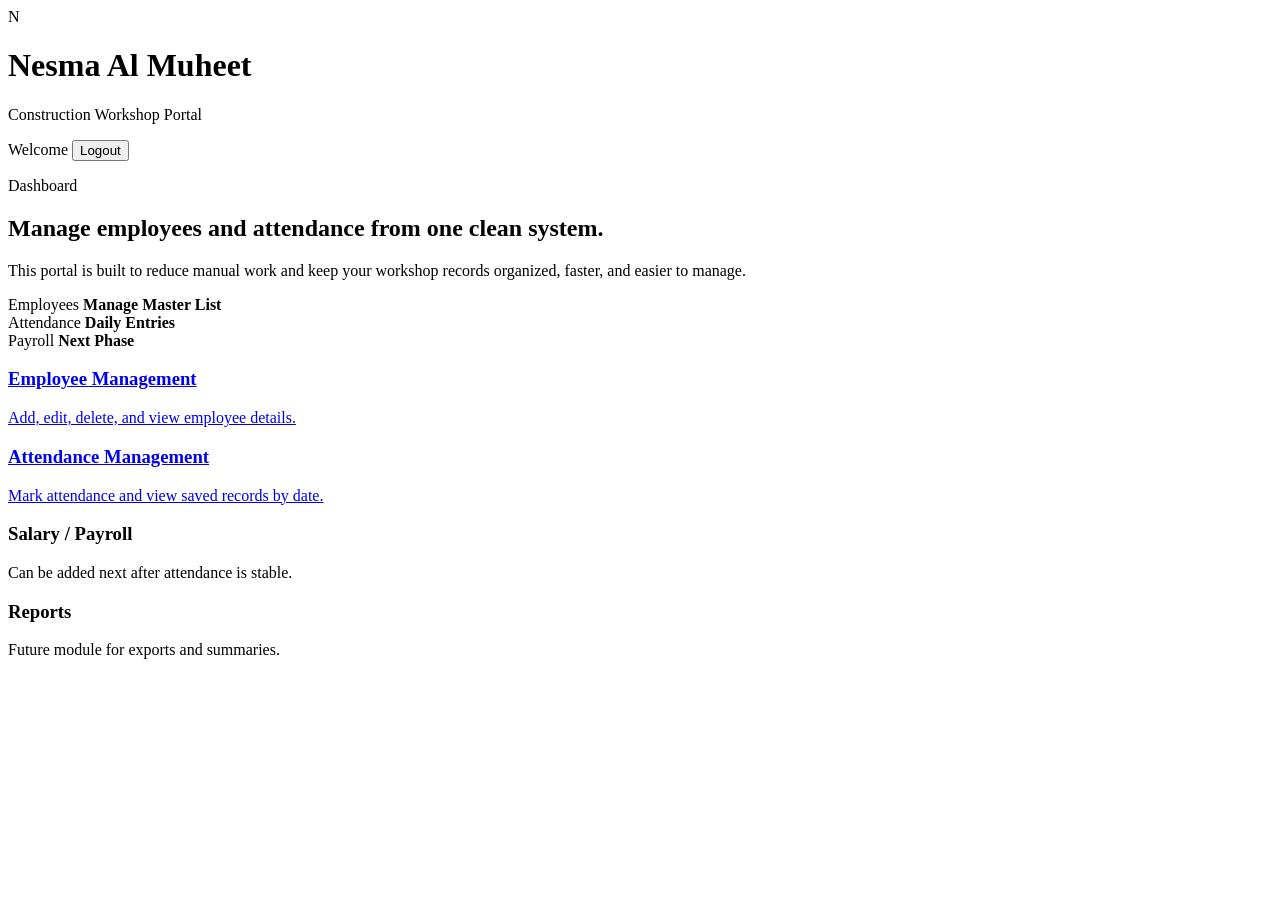
==== index.html @ a85c6d37 "Create index.html" ====
<!DOCTYPE html>
<html lang="en">
<head>
  <meta charset="UTF-8" />
  <meta name="viewport" content="width=device-width, initial-scale=1.0, viewport-fit=cover" />
  <title>Nesma Al Muheet | Dashboard</title>
  <link rel="stylesheet" href="index.css" />
</head>
<body>
  <div class="page">
    <header class="topbar">
      <div class="brand">
        <div class="brand-mark">N</div>
        <div>
          <h1>Nesma Al Muheet</h1>
          <p>Construction Workshop Portal</p>
        </div>
      </div>

      <div class="top-actions">
        <span id="userLabel" class="user-label">Welcome</span>
        <button id="logoutBtn" class="logout-btn" type="button">Logout</button>
      </div>
    </header>

    <main>
      <section class="hero card">
        <div class="hero-copy">
          <p class="eyebrow">Dashboard</p>
          <h2>Manage employees and attendance from one clean system.</h2>
          <p class="hero-text">
            This portal is built to reduce manual work and keep your workshop records organized, faster, and easier to manage.
          </p>
        </div>

        <div class="hero-stats">
          <div class="stat-box">
            <span>Employees</span>
            <strong>Manage Master List</strong>
          </div>
          <div class="stat-box">
            <span>Attendance</span>
            <strong>Daily Entries</strong>
          </div>
          <div class="stat-box">
            <span>Payroll</span>
            <strong>Next Phase</strong>
          </div>
        </div>
      </section>

      <section class="grid">
        <a class="feature-card" href="employees.html">
          <h3>Employee Management</h3>
          <p>Add, edit, delete, and view employee details.</p>
        </a>

        <a class="feature-card" href="attendance.html">
          <h3>Attendance Management</h3>
          <p>Mark attendance and view saved records by date.</p>
        </a>

        <div class="feature-card disabled">
          <h3>Salary / Payroll</h3>
          <p>Can be added next after attendance is stable.</p>
        </div>

        <div class="feature-card disabled">
          <h3>Reports</h3>
          <p>Future module for exports and summaries.</p>
        </div>
      </section>
    </main>
  </div>

  <script src="index.js"></script>
</body>
</html>
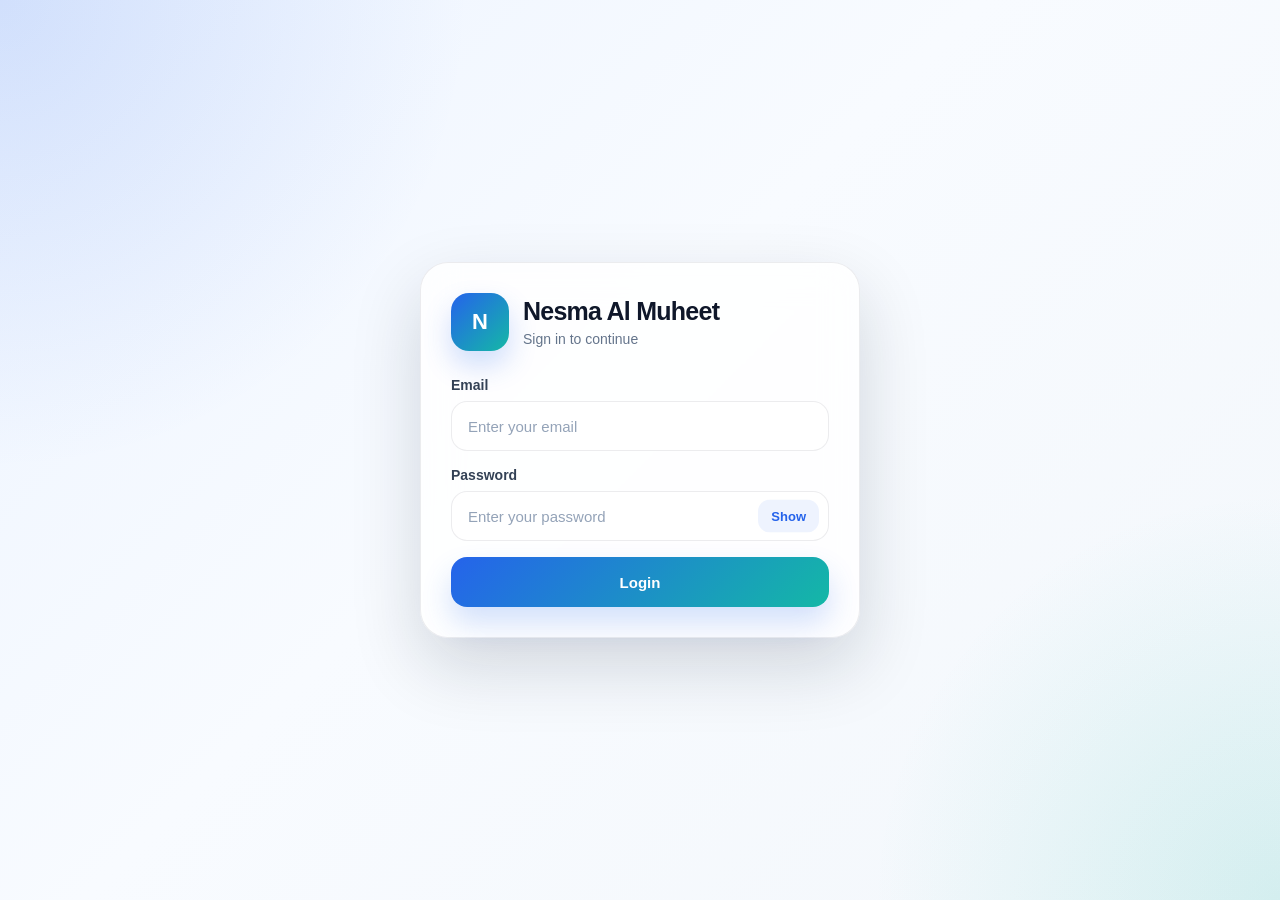
==== commit dc02879c: "Update index.html" ====
--- a/index.html
+++ b/index.html
@@ -24,48 +24,37 @@
     </header>
 
     <main>
-      <section class="hero card">
-        <div class="hero-copy">
+      <section class="section-head card">
+        <div>
           <p class="eyebrow">Dashboard</p>
           <h2>Manage employees and attendance from one clean system.</h2>
-          <p class="hero-text">
+          <p class="section-text">
             This portal is built to reduce manual work and keep your workshop records organized, faster, and easier to manage.
           </p>
-        </div>
-
-        <div class="hero-stats">
-          <div class="stat-box">
-            <span>Employees</span>
-            <strong>Manage Master List</strong>
-          </div>
-          <div class="stat-box">
-            <span>Attendance</span>
-            <strong>Daily Entries</strong>
-          </div>
-          <div class="stat-box">
-            <span>Payroll</span>
-            <strong>Next Phase</strong>
-          </div>
         </div>
       </section>
 
       <section class="grid">
         <a class="feature-card" href="employees.html">
+          <div class="feature-icon">👥</div>
           <h3>Employee Management</h3>
           <p>Add, edit, delete, and view employee details.</p>
         </a>
 
         <a class="feature-card" href="attendance.html">
+          <div class="feature-icon">📋</div>
           <h3>Attendance Management</h3>
           <p>Mark attendance and view saved records by date.</p>
         </a>
 
         <div class="feature-card disabled">
+          <div class="feature-icon">💰</div>
           <h3>Salary / Payroll</h3>
           <p>Can be added next after attendance is stable.</p>
         </div>
 
         <div class="feature-card disabled">
+          <div class="feature-icon">📊</div>
           <h3>Reports</h3>
           <p>Future module for exports and summaries.</p>
         </div>
--- a/index.css
+++ b/index.css
@@ -0,0 +1,294 @@
+:root {
+  --bg: #eef4fb;
+  --surface: rgba(255, 255, 255, 0.84);
+  --surface-soft: rgba(255, 255, 255, 0.68);
+  --border: rgba(15, 23, 42, 0.08);
+  --text: #0f172a;
+  --muted: #64748b;
+  --primary: #2563eb;
+  --primary-2: #14b8a6;
+  --shadow: 0 16px 40px rgba(15, 23, 42, 0.10);
+  --shadow-strong: 0 24px 60px rgba(15, 23, 42, 0.14);
+  --radius-xl: 28px;
+  --radius-lg: 22px;
+  --radius-md: 16px;
+}
+
+* {
+  box-sizing: border-box;
+  margin: 0;
+  padding: 0;
+  -webkit-tap-highlight-color: transparent;
+  font-family: "Inter", "Segoe UI", Arial, Helvetica, sans-serif;
+}
+
+html,
+body {
+  width: 100%;
+  min-height: 100%;
+}
+
+body {
+  min-height: 100vh;
+  background:
+    radial-gradient(circle at top left, rgba(37, 99, 235, 0.14), transparent 30%),
+    radial-gradient(circle at bottom right, rgba(20, 184, 166, 0.14), transparent 26%),
+    linear-gradient(135deg, #edf4ff 0%, #f8fbff 45%, #f3f7fb 100%);
+  color: var(--text);
+  padding: 18px;
+  overflow-x: hidden;
+}
+
+.page {
+  width: 100%;
+  max-width: 1400px;
+  margin: 0 auto;
+}
+
+.card {
+  background: var(--surface);
+  border: 1px solid var(--border);
+  border-radius: var(--radius-xl);
+  box-shadow: var(--shadow-strong);
+  backdrop-filter: blur(18px);
+  -webkit-backdrop-filter: blur(18px);
+}
+
+.topbar {
+  display: flex;
+  justify-content: space-between;
+  gap: 16px;
+  align-items: center;
+  margin-bottom: 18px;
+  padding: 18px 20px;
+  border-radius: 24px;
+  background: var(--surface);
+  border: 1px solid var(--border);
+  box-shadow: var(--shadow);
+  backdrop-filter: blur(18px);
+}
+
+.brand {
+  display: flex;
+  gap: 14px;
+  align-items: center;
+  min-width: 0;
+}
+
+.brand-mark {
+  width: 56px;
+  height: 56px;
+  border-radius: 18px;
+  display: grid;
+  place-items: center;
+  background: linear-gradient(135deg, var(--primary), var(--primary-2));
+  color: #fff;
+  font-size: 22px;
+  font-weight: 800;
+  box-shadow: 0 14px 28px rgba(37, 99, 235, 0.22);
+  flex: 0 0 auto;
+}
+
+.brand h1 {
+  font-size: 26px;
+  color: var(--text);
+  line-height: 1.2;
+  letter-spacing: -0.03em;
+}
+
+.brand p {
+  margin-top: 4px;
+  font-size: 14px;
+  color: var(--muted);
+}
+
+.top-actions {
+  display: flex;
+  align-items: center;
+  gap: 12px;
+  flex-wrap: wrap;
+  justify-content: flex-end;
+}
+
+.user-label {
+  padding: 10px 14px;
+  border-radius: 14px;
+  background: rgba(37, 99, 235, 0.08);
+  color: #1e3a8a;
+  font-size: 14px;
+  font-weight: 600;
+  max-width: 100%;
+  overflow: hidden;
+  text-overflow: ellipsis;
+  white-space: nowrap;
+}
+
+.logout-btn {
+  border: none;
+  border-radius: 14px;
+  padding: 10px 16px;
+  background: linear-gradient(135deg, #ef4444, #f97316);
+  color: #fff;
+  font-weight: 800;
+  cursor: pointer;
+  box-shadow: 0 12px 24px rgba(239, 68, 68, 0.18);
+  transition: transform 0.2s ease, box-shadow 0.2s ease;
+  min-height: 44px;
+}
+
+.logout-btn:hover {
+  transform: translateY(-1px);
+  box-shadow: 0 14px 28px rgba(239, 68, 68, 0.22);
+}
+
+.section-head {
+  padding: 22px;
+  margin-bottom: 18px;
+}
+
+.eyebrow {
+  display: inline-block;
+  margin-bottom: 10px;
+  padding: 7px 12px;
+  border-radius: 999px;
+  background: rgba(37, 99, 235, 0.10);
+  color: #1d4ed8;
+  font-size: 13px;
+  font-weight: 800;
+}
+
+.section-head h2 {
+  font-size: 34px;
+  line-height: 1.15;
+  color: var(--text);
+  margin-bottom: 12px;
+  letter-spacing: -0.04em;
+}
+
+.section-text {
+  color: var(--muted);
+  line-height: 1.75;
+  font-size: 15px;
+  max-width: 780px;
+}
+
+.grid {
+  display: grid;
+  grid-template-columns: repeat(2, minmax(0, 1fr));
+  gap: 18px;
+}
+
+.feature-card {
+  display: flex;
+  flex-direction: column;
+  gap: 10px;
+  text-decoration: none;
+  color: inherit;
+  padding: 24px;
+  border-radius: var(--radius-xl);
+  background: var(--surface);
+  border: 1px solid var(--border);
+  box-shadow: var(--shadow);
+  transition: transform 0.22s ease, box-shadow 0.22s ease, border-color 0.22s ease;
+  min-height: 168px;
+}
+
+.feature-card:hover {
+  transform: translateY(-3px);
+  border-color: rgba(37, 99, 235, 0.22);
+  box-shadow: 0 20px 50px rgba(15, 23, 42, 0.12);
+}
+
+.feature-icon {
+  width: 52px;
+  height: 52px;
+  border-radius: 16px;
+  display: grid;
+  place-items: center;
+  background: rgba(37, 99, 235, 0.10);
+  font-size: 24px;
+}
+
+.feature-card h3 {
+  color: var(--text);
+  font-size: 20px;
+}
+
+.feature-card p {
+  color: var(--muted);
+  line-height: 1.65;
+  font-size: 14px;
+}
+
+.feature-card.disabled {
+  opacity: 0.72;
+  cursor: not-allowed;
+}
+
+.feature-card.disabled:hover {
+  transform: none;
+  border-color: var(--border);
+  box-shadow: var(--shadow);
+}
+
+@media (max-width: 900px) {
+  .grid {
+    grid-template-columns: 1fr;
+  }
+}
+
+@media (max-width: 640px) {
+  body {
+    padding: 12px;
+  }
+
+  .topbar {
+    flex-direction: column;
+    align-items: flex-start;
+    padding: 16px;
+  }
+
+  .top-actions {
+    width: 100%;
+    justify-content: stretch;
+  }
+
+  .user-label,
+  .logout-btn {
+    width: 100%;
+  }
+
+  .brand h1 {
+    font-size: 22px;
+  }
+
+  .section-head {
+    padding: 18px;
+  }
+
+  .section-head h2 {
+    font-size: 26px;
+  }
+
+  .feature-card {
+    padding: 18px;
+    min-height: auto;
+  }
+}
+
+@media (max-width: 400px) {
+  .brand-mark {
+    width: 50px;
+    height: 50px;
+    border-radius: 16px;
+    font-size: 20px;
+  }
+
+  .section-head h2 {
+    font-size: 24px;
+  }
+
+  .feature-card h3 {
+    font-size: 18px;
+  }
+}
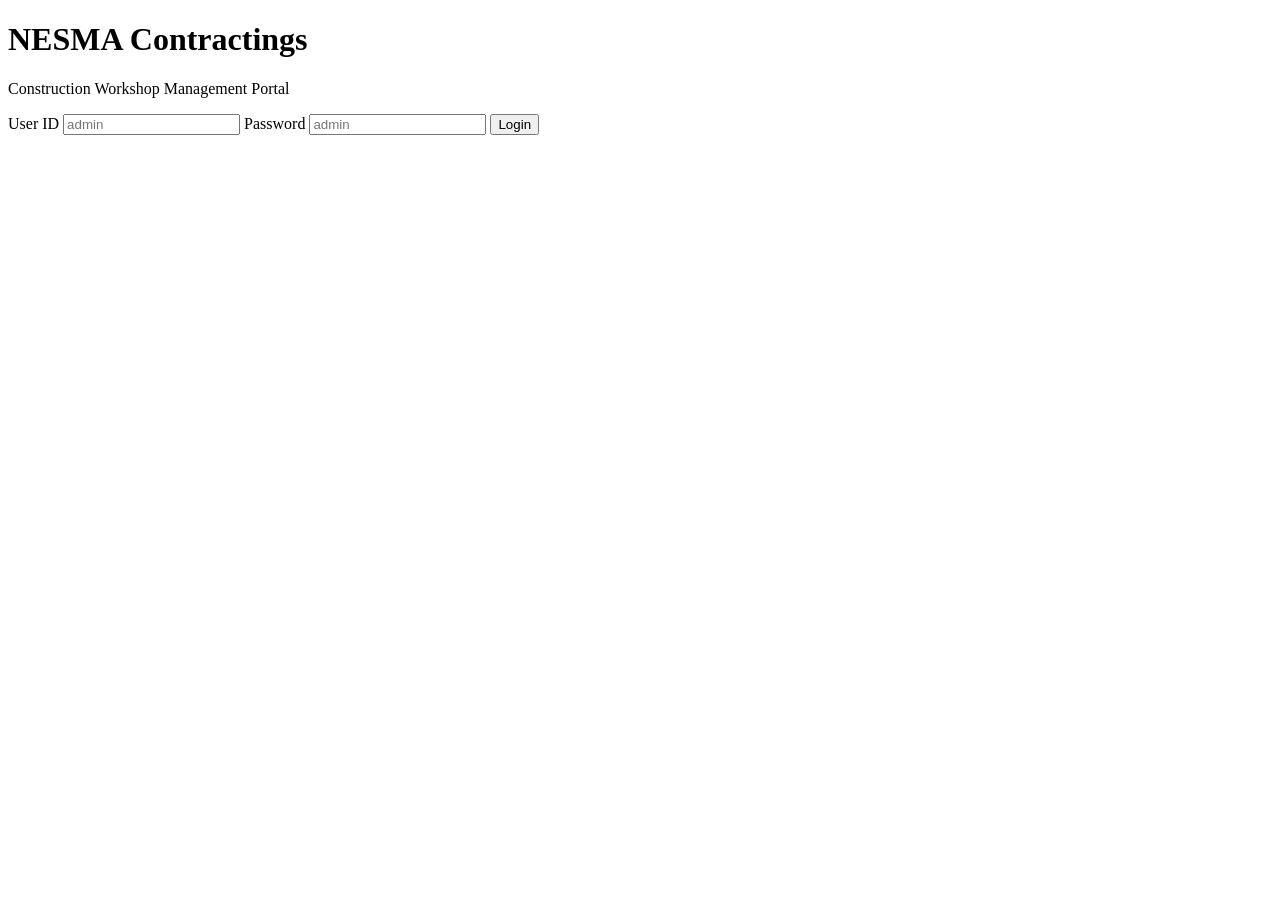
==== commit 3d525df4: "Update index.html" ====
--- a/index.html
+++ b/index.html
@@ -1,67 +1,31 @@
 <!DOCTYPE html>
 <html lang="en">
+
 <head>
-  <meta charset="UTF-8" />
-  <meta name="viewport" content="width=device-width, initial-scale=1.0, viewport-fit=cover" />
-  <title>Nesma Al Muheet | Dashboard</title>
-  <link rel="stylesheet" href="index.css" />
+    <meta charset="UTF-8" />
+    <meta name="viewport" content="width=device-width, initial-scale=1.0" />
+    <title>NESMA Contractings | Login</title>
+    <link rel="stylesheet" href="styles.css" />
 </head>
-<body>
-  <div class="page">
-    <header class="topbar">
-      <div class="brand">
-        <div class="brand-mark">N</div>
-        <div>
-          <h1>Nesma Al Muheet</h1>
-          <p>Construction Workshop Portal</p>
-        </div>
-      </div>
 
-      <div class="top-actions">
-        <span id="userLabel" class="user-label">Welcome</span>
-        <button id="logoutBtn" class="logout-btn" type="button">Logout</button>
-      </div>
-    </header>
+<body class="auth-page">
+    <div class="auth-card">
+        <h1>NESMA Contractings</h1>
+        <p class="muted">Construction Workshop Management Portal</p>
 
-    <main>
-      <section class="section-head card">
-        <div>
-          <p class="eyebrow">Dashboard</p>
-          <h2>Manage employees and attendance from one clean system.</h2>
-          <p class="section-text">
-            This portal is built to reduce manual work and keep your workshop records organized, faster, and easier to manage.
-          </p>
-        </div>
-      </section>
+        <form id="loginForm" class="auth-form">
+            <label for="username">User ID</label>
+            <input type="text" id="username" autocomplete="off" placeholder="admin" />
 
-      <section class="grid">
-        <a class="feature-card" href="employees.html">
-          <div class="feature-icon">👥</div>
-          <h3>Employee Management</h3>
-          <p>Add, edit, delete, and view employee details.</p>
-        </a>
+            <label for="password">Password</label>
+            <input type="password" id="password" placeholder="admin" />
 
-        <a class="feature-card" href="attendance.html">
-          <div class="feature-icon">📋</div>
-          <h3>Attendance Management</h3>
-          <p>Mark attendance and view saved records by date.</p>
-        </a>
+            <button type="submit" class="primary-btn">Login</button>
+            <p id="loginMsg" class="msg"></p>
+        </form>
+    </div>
 
-        <div class="feature-card disabled">
-          <div class="feature-icon">💰</div>
-          <h3>Salary / Payroll</h3>
-          <p>Can be added next after attendance is stable.</p>
-        </div>
+    <script src="login.js"></script>
+</body>
 
-        <div class="feature-card disabled">
-          <div class="feature-icon">📊</div>
-          <h3>Reports</h3>
-          <p>Future module for exports and summaries.</p>
-        </div>
-      </section>
-    </main>
-  </div>
-
-  <script src="index.js"></script>
-</body>
 </html>
